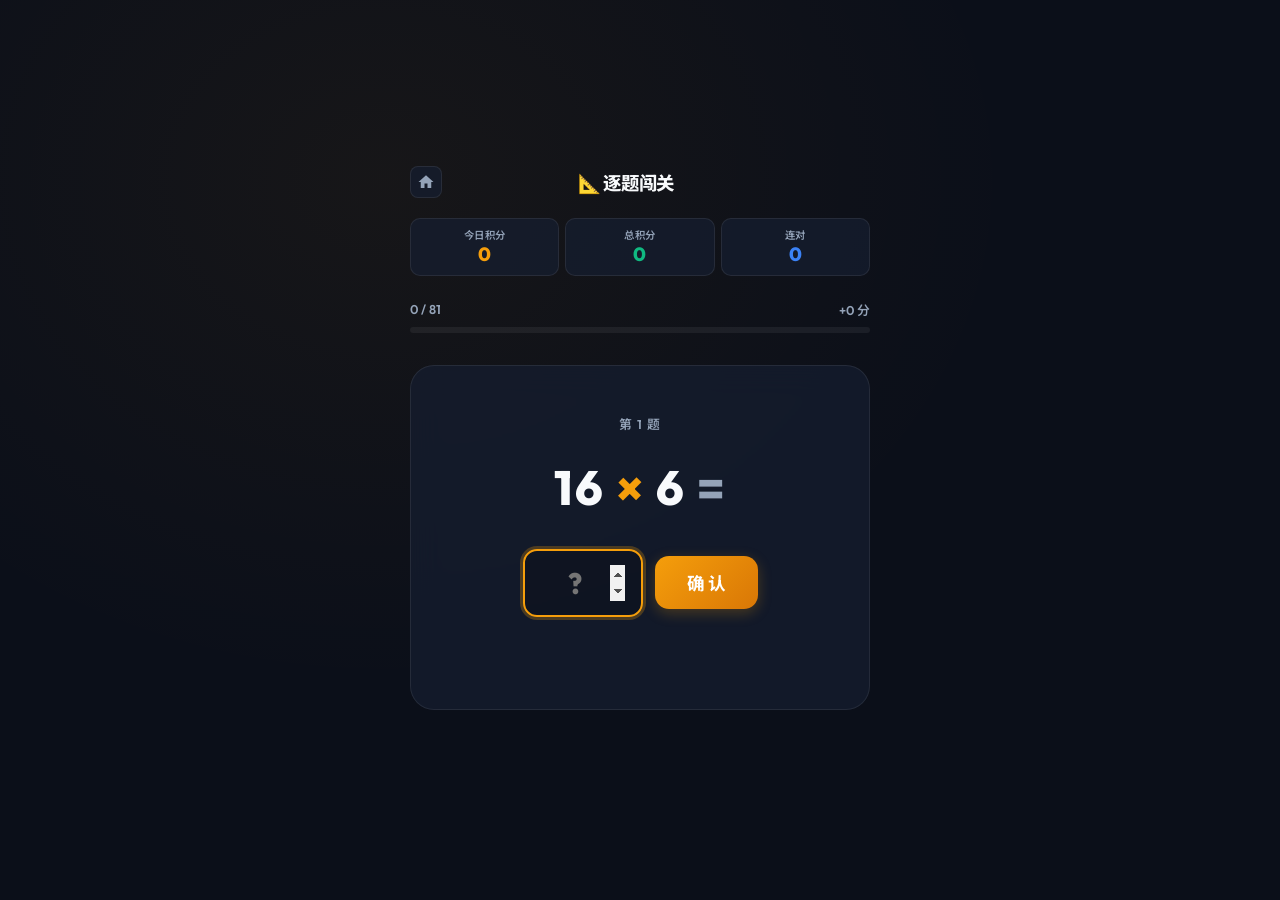
==== 99-quiz.html @ 5415ce03 "init: 数学小工具合集 — 极速24点、大九九乘法表、逐题闯关" ====
<!DOCTYPE html>
<html lang="zh-CN">
<head>
    <meta charset="UTF-8">
    <meta name="viewport" content="width=device-width, initial-scale=1.0, maximum-scale=1.0, user-scalable=no">
    <title>大九九乘法 · 逐题闯关</title>
    <link rel="preconnect" href="https://fonts.googleapis.com">
    <link rel="preconnect" href="https://fonts.gstatic.com" crossorigin>
    <link href="https://fonts.googleapis.com/css2?family=Outfit:wght@300;400;600;800&family=Noto+Sans+SC:wght@400;500;700&display=swap" rel="stylesheet">
    <style>
        :root {
            --bg: #0b0f19;
            --card-bg: rgba(22, 30, 49, 0.7);
            --card-border: rgba(255,255,255,0.08);
            --text: #f8fafc;
            --text-secondary: #94a3b8;
            --accent: #f59e0b;
            --accent-glow: rgba(245,158,11,0.25);
            --success: #10b981;
            --error: #ef4444;
            --font: 'Outfit','Noto Sans SC',sans-serif;
        }
        * { margin: 0; padding: 0; box-sizing: border-box; }
        body {
            font-family: var(--font);
            background: var(--bg);
            background-image: radial-gradient(at 30% 20%, rgba(245,158,11,0.05),transparent 50%);
            min-height: 100vh;
            display: flex;
            flex-direction: column;
            align-items: center;
            justify-content: center;
            color: var(--text);
            padding: 16px;
        }
        .container {
            width: 100%;
            max-width: 460px;
        }

        /* ── 顶部导航 ── */
        .top-bar {
            display: flex;
            justify-content: space-between;
            align-items: center;
            margin-bottom: 20px;
        }
        .back-link {
            color: var(--text-secondary);
            text-decoration: none;
            padding: 6px;
            border: 1px solid var(--card-border);
            border-radius: 8px;
            transition: background 0.2s,color 0.2s;
            background: var(--card-bg);
            display: inline-flex;
            align-items: center;
            justify-content: center;
        }
        .back-link:hover {
            color: var(--text);
            background: rgba(255,255,255,0.08);
        }
        .top-bar h1 {
            font-size: 1.15rem;
            font-weight: 800;
            letter-spacing: -0.3px;
        }

        /* ── 积分栏 ── */
        .score-bar {
            display: flex;
            gap: 6px;
            margin-bottom: 24px;
        }
        .score-item {
            flex: 1;
            background: var(--card-bg);
            border: 1px solid var(--card-border);
            border-radius: 10px;
            padding: 8px 6px;
            text-align: center;
        }
        .score-item .label {
            font-size: 0.65rem;
            color: var(--text-secondary);
            text-transform: uppercase;
            letter-spacing: 0.4px;
            font-weight: 600;
        }
        .score-item .value {
            font-size: 1.2rem;
            font-weight: 800;
            color: var(--accent);
            line-height: 1.3;
        }
        .score-item .value.today { color: var(--accent); }
        .score-item .value.total { color: var(--success); }
        .score-item .value.streak { color: #3b82f6; }

        /* ── 进度条 ── */
        .progress-row {
            display: flex;
            justify-content: space-between;
            align-items: center;
            margin-bottom: 8px;
            font-size: 0.8rem;
            color: var(--text-secondary);
            font-weight: 600;
        }
        .progress-track {
            width: 100%;
            height: 6px;
            background: rgba(255,255,255,0.06);
            border-radius: 10px;
            overflow: hidden;
            margin-bottom: 32px;
        }
        .progress-fill {
            height: 100%;
            width: 0%;
            background: linear-gradient(90deg,var(--accent),#f97316);
            border-radius: 10px;
            transition: width 0.5s cubic-bezier(0.4,0,0.2,1);
            box-shadow: 0 0 10px var(--accent-glow);
        }

        /* ── 题目卡 ── */
        .question-card {
            background: var(--card-bg);
            border: 1px solid var(--card-border);
            border-radius: 24px;
            padding: 48px 32px;
            text-align: center;
            backdrop-filter: blur(16px);
            margin-bottom: 24px;
        }
        .question-label {
            font-size: 0.8rem;
            font-weight: 600;
            color: var(--text-secondary);
            text-transform: uppercase;
            letter-spacing: 1px;
            margin-bottom: 24px;
        }
        .question-formula {
            font-size: 3rem;
            font-weight: 800;
            color: var(--text);
            letter-spacing: 2px;
            margin-bottom: 32px;
        }
        .question-formula .op { color: var(--accent); }
        .question-formula .eq { color: var(--text-secondary); }

        /* ── 输入区 ── */
        .answer-area {
            display: flex;
            gap: 12px;
            justify-content: center;
            align-items: center;
            flex-wrap: wrap;
        }
        .answer-area input {
            width: 120px;
            padding: 14px 16px;
            font-size: 1.8rem;
            font-weight: 800;
            text-align: center;
            font-family: 'Outfit',monospace;
            border: 2px solid var(--card-border);
            border-radius: 14px;
            background: rgba(0,0,0,0.2);
            color: var(--text);
            transition: border-color 0.2s,box-shadow 0.2s;
            outline: none;
        }
        .answer-area input:focus {
            border-color: var(--accent);
            box-shadow: 0 0 0 3px var(--accent-glow);
        }
        .answer-area input.correct {
            border-color: var(--success);
            box-shadow: 0 0 0 3px rgba(16,185,129,0.25);
        }
        .answer-area input.wrong {
            border-color: var(--error);
            box-shadow: 0 0 0 3px rgba(239,68,68,0.25);
            animation: shake 0.4s;
        }
        .btn-submit {
            padding: 14px 32px;
            font-size: 1.1rem;
            font-weight: 700;
            font-family: var(--font);
            border: none;
            border-radius: 14px;
            background: linear-gradient(135deg,#f59e0b,#d97706);
            color: #fff;
            cursor: pointer;
            box-shadow: 0 4px 14px var(--accent-glow);
            transition: transform 0.15s,opacity 0.2s;
        }
        .btn-submit:hover { opacity: 0.9; }
        .btn-submit:active { transform: scale(0.96); }
        .btn-submit:disabled {
            opacity: 0.4;
            cursor: not-allowed;
            transform: none;
        }

        /* ── 反馈消息 ── */
        .feedback {
            text-align: center;
            min-height: 28px;
            margin-top: 16px;
            font-size: 0.9rem;
            font-weight: 600;
            transition: color 0.2s;
        }
        .feedback.correct { color: var(--success); }
        .feedback.wrong { color: var(--error); }

        /* ── 完成页面 ── */
        .complete-screen {
            display: none;
            background: var(--card-bg);
            border: 1px solid var(--card-border);
            border-radius: 24px;
            padding: 48px 32px;
            text-align: center;
            backdrop-filter: blur(16px);
        }
        .complete-screen .big-icon { font-size: 64px; margin-bottom: 16px; }
        .complete-screen h2 { font-size: 1.6rem; font-weight: 800; margin-bottom: 8px; }
        .complete-screen p { color: var(--text-secondary); line-height: 1.6; margin-bottom: 24px; }
        .complete-screen .summary-score {
            font-size: 2.5rem;
            font-weight: 800;
            color: var(--accent);
            margin-bottom: 8px;
        }
        .complete-screen .summary-label {
            font-size: 0.85rem;
            color: var(--text-secondary);
        }
        .btn-restart {
            display: inline-block;
            padding: 14px 40px;
            font-size: 1.05rem;
            font-weight: 700;
            font-family: var(--font);
            border: none;
            border-radius: 14px;
            background: var(--accent);
            color: #fff;
            cursor: pointer;
            box-shadow: 0 4px 14px var(--accent-glow);
            transition: transform 0.15s,opacity 0.2s;
            text-decoration: none;
        }
        .btn-restart:hover { opacity: 0.9; }
        .btn-restart:active { transform: scale(0.96); }

        /* ── Toast ── */
        .toast {
            position: fixed;
            bottom: 32px;
            left: 50%;
            transform: translateX(-50%) translateY(80px);
            background: #1e293b;
            color: #f8fafc;
            padding: 12px 28px;
            border-radius: 12px;
            font-size: 0.95rem;
            font-weight: 600;
            opacity: 0;
            pointer-events: none;
            transition: transform 0.3s,opacity 0.3s;
            z-index: 9999;
            box-shadow: 0 8px 24px rgba(0,0,0,0.4);
            border: 1px solid rgba(255,255,255,0.06);
        }
        .toast.show { transform: translateX(-50%) translateY(0); opacity: 1; }

        /* ── 动画 ── */
        @keyframes shake {
            0%,100% { transform: translateX(0); }
            20% { transform: translateX(-8px); }
            40% { transform: translateX(8px); }
            60% { transform: translateX(-6px); }
            80% { transform: translateX(6px); }
        }
        @keyframes fadeInUp {
            0% { opacity: 0; transform: translateY(20px); }
            100% { opacity: 1; transform: translateY(0); }
        }
        .question-card { animation: fadeInUp 0.4s cubic-bezier(0.34,1.56,0.64,1); }
        .question-correct { animation: shake 0.4s; animation-direction: reverse; }

        /* ── 移动端适配 ── */
        @media (max-width: 480px) {
            .question-card { padding: 32px 20px; }
            .question-formula { font-size: 2.2rem; }
            .score-bar { gap: 4px; }
            .score-item { padding: 6px 4px; }
            .score-item .value { font-size: 1rem; }
        }
    </style>
</head>
<body>
    <div class="container">
        <!-- 顶栏 -->
        <div class="top-bar">
            <a class="back-link" href="index.html"><svg viewBox="0 0 24 24" width="18" height="18" fill="currentColor"><path d="M10 20v-6h4v6h5v-8h3L12 3 2 12h3v8z"/></svg></a>
            <h1>📐 逐题闯关</h1>
            <div style="width:60px"></div>
        </div>

        <!-- 积分栏 -->
        <div class="score-bar">
            <div class="score-item">
                <div class="label">今日积分</div>
                <div class="value today" id="quizScoreToday">0</div>
            </div>
            <div class="score-item">
                <div class="label">总积分</div>
                <div class="value total" id="quizScoreTotal">0</div>
            </div>
            <div class="score-item">
                <div class="label">连对</div>
                <div class="value streak" id="quizStreak">0</div>
            </div>
        </div>

        <!-- 进度 -->
        <div class="progress-row">
            <span id="progress-text">0 / 81</span>
            <span id="earned-text">+0 分</span>
        </div>
        <div class="progress-track">
            <div class="progress-fill" id="progressFill"></div>
        </div>

        <!-- 题目区 -->
        <div class="question-card" id="questionCard">
            <div class="question-label" id="questionLabel">第 1 题</div>
            <div class="question-formula" id="questionFormula">
                <span id="qNum1">14</span>
                <span class="op">×</span>
                <span id="qNum2">7</span>
                <span class="eq">=</span>
                <span id="qAnswer" style="display:none">?</span>
            </div>
            <div class="answer-area">
                <input type="number" id="answerInput" placeholder="?" autocomplete="off" inputmode="numeric">
                <button class="btn-submit" id="submitBtn">确 认</button>
            </div>
            <div class="feedback" id="feedback"></div>
        </div>

        <!-- 完成页 -->
        <div class="complete-screen" id="completeScreen">
            <div class="big-icon">🎉</div>
            <h2>全部完成！</h2>
            <p>你完成了全部 81 道大九九乘法题</p>
            <div class="summary-score" id="finalScore">0</div>
            <div class="summary-label">本局获得积分</div>
            <div style="margin-top:24px">
                <button class="btn-restart" onclick="restartQuiz()">🔄 再来一轮</button>
            </div>
        </div>
    </div>

    <div class="toast" id="toast"></div>

    <script>
        // ─── 积分系统 ───
        const QUIZ_SCORE = { scoreToday: 0, scoreTotal: 0, streak: 0 };
        let sessionEarned = 0;

        function getDateString() {
            const d = new Date();
            return `${d.getFullYear()}-${String(d.getMonth()+1).padStart(2,'0')}-${String(d.getDate()).padStart(2,'0')}`;
        }

        function saveQuizScore() {
            const todayStr = getDateString();
            let data = { scoreTotal: 0, streak: 0, dailyScores: {} };
            try {
                const raw = localStorage.getItem('math99_save');
                if (raw) { const p = JSON.parse(raw); data.dailyScores = p.dailyScores || {}; }
            } catch(e) {}
            data.scoreTotal = QUIZ_SCORE.scoreTotal;
            data.streak = QUIZ_SCORE.streak;
            data.dailyScores[todayStr] = QUIZ_SCORE.scoreToday;
            localStorage.setItem('math99_save', JSON.stringify(data));
        }

        function loadQuizScore() {
            try {
                const raw = localStorage.getItem('math99_save');
                if (raw) {
                    const data = JSON.parse(raw);
                    QUIZ_SCORE.scoreTotal = data.scoreTotal || 0;
                    QUIZ_SCORE.streak = data.streak || 0;
                    const todayStr = getDateString();
                    const daily = data.dailyScores || {};
                    QUIZ_SCORE.scoreToday = daily[todayStr] || 0;
                }
            } catch(e) {}
            updateScoreUI();
        }

        function updateScoreUI() {
            document.getElementById('quizScoreToday').textContent = QUIZ_SCORE.scoreToday;
            document.getElementById('quizScoreTotal').textContent = QUIZ_SCORE.scoreTotal;
            document.getElementById('quizStreak').textContent = QUIZ_SCORE.streak;
            document.getElementById('earned-text').textContent = '+' + sessionEarned + ' 分';
        }

        function showToast(msg) {
            const t = document.getElementById('toast');
            t.textContent = msg;
            t.classList.add('show');
            clearTimeout(t._tid);
            t._tid = setTimeout(() => t.classList.remove('show'), 1800);
        }

        // ─── 题目逻辑 ───
        function generateAllQuestions() {
            const all = [];
            for (let r = 11; r <= 19; r++)
                for (let c = 1; c <= 9; c++)
                    all.push({ row: r, col: c, answer: r * c });
            return all;
        }

        function shuffle(arr) {
            const a = arr.slice();
            for (let i = a.length - 1; i > 0; i--) {
                const j = Math.floor(Math.random() * (i + 1));
                [a[i], a[j]] = [a[j], a[i]];
            }
            return a;
        }

        let questions = [];
        let currentIndex = 0;
        let isAnswered = false;

        function startQuiz() {
            questions = shuffle(generateAllQuestions());
            currentIndex = 0;
            sessionEarned = 0;
            document.getElementById('questionCard').style.display = 'block';
            document.getElementById('completeScreen').style.display = 'none';
            document.getElementById('submitBtn').disabled = false;
            loadQuestion();
        }

        function loadQuestion() {
            if (currentIndex >= questions.length) {
                showComplete();
                return;
            }
            isAnswered = false;
            const q = questions[currentIndex];
            document.getElementById('qNum1').textContent = q.row;
            document.getElementById('qNum2').textContent = q.col;
            document.getElementById('questionLabel').textContent = '第 ' + (currentIndex + 1) + ' 题';
            document.getElementById('progress-text').textContent = (currentIndex) + ' / ' + questions.length;

            const pct = (currentIndex / questions.length) * 100;
            document.getElementById('progressFill').style.width = pct + '%';

            const input = document.getElementById('answerInput');
            input.value = '';
            input.className = '';
            input.disabled = false;
            input.focus();

            document.getElementById('feedback').textContent = '';
            document.getElementById('feedback').className = 'feedback';
            document.getElementById('submitBtn').disabled = false;
            document.getElementById('submitBtn').textContent = '确 认';

            // 重新触发动画
            const card = document.getElementById('questionCard');
            card.style.animation = 'none';
            void card.offsetHeight;
            card.style.animation = 'fadeInUp 0.4s cubic-bezier(0.34,1.56,0.64,1)';

            updateScoreUI();
        }

        function checkAnswer() {
            if (isAnswered) return;
            const input = document.getElementById('answerInput');
            const userVal = parseInt(input.value, 10);
            const q = questions[currentIndex];
            const feedback = document.getElementById('feedback');

            if (isNaN(userVal)) {
                feedback.textContent = '请输入一个数字';
                feedback.className = 'feedback wrong';
                input.focus();
                return;
            }

            if (userVal === q.answer) {
                // 正确！
                isAnswered = true;
                input.className = 'correct';
                input.disabled = true;
                document.getElementById('submitBtn').disabled = true;
                feedback.textContent = '✅ 正确！' + q.row + ' × ' + q.col + ' = ' + q.answer;
                feedback.className = 'feedback correct';

                // 积分计算
                const POINTS = 5;
                QUIZ_SCORE.scoreToday += POINTS;
                QUIZ_SCORE.scoreTotal += POINTS;
                QUIZ_SCORE.streak++;
                sessionEarned += POINTS;
                saveQuizScore();
                updateScoreUI();

                showToast('🎉 +' + POINTS + ' 分！');

                // 自动进入下一题
                setTimeout(() => {
                    currentIndex++;
                    loadQuestion();
                }, 800);
            } else {
                // 错误
                input.className = 'wrong';
                QUIZ_SCORE.streak = 0;
                updateScoreUI();
                feedback.textContent = '❌ 不对哦，再想想！';
                feedback.className = 'feedback wrong';
                input.focus();
                input.select();
                // 0.5秒后清除错误状态
                setTimeout(() => {
                    input.className = '';
                }, 500);
            }
        }

        function showComplete() {
            document.getElementById('questionCard').style.display = 'none';
            document.getElementById('completeScreen').style.display = 'block';
            document.getElementById('finalScore').textContent = '+' + sessionEarned;
            document.getElementById('progressFill').style.width = '100%';
            document.getElementById('progress-text').textContent = '81 / 81';

            showToast('🏆 全部通关！获得 +' + sessionEarned + ' 分');
        }

        function restartQuiz() {
            startQuiz();
        }

        // ─── 键盘事件 ───
        document.getElementById('answerInput').addEventListener('keydown', function(e) {
            if (e.key === 'Enter') {
                e.preventDefault();
                checkAnswer();
            }
        });
        document.getElementById('submitBtn').addEventListener('click', checkAnswer);

        // ─── 启动 ───
        loadQuizScore();
        startQuiz();
    </script>
</body>
</html>
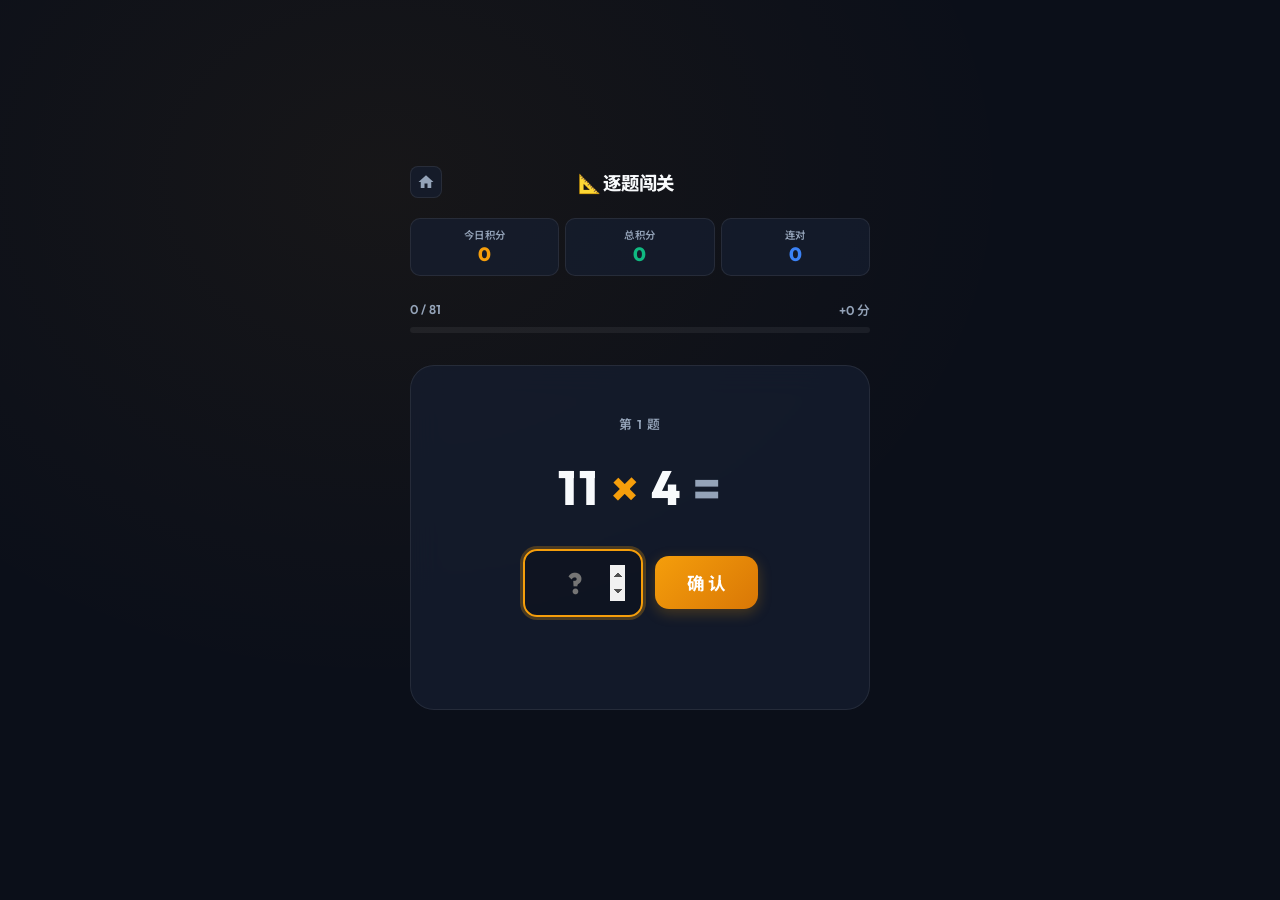
==== commit a20409ff: "feat: 积分系统完善 — 每日200分上限、难度阶梯2-10分、首页积分展示" ====
--- a/99-quiz.html
+++ b/99-quiz.html
@@ -1,580 +1,590 @@
-<!DOCTYPE html>
-<html lang="zh-CN">
-<head>
-    <meta charset="UTF-8">
-    <meta name="viewport" content="width=device-width, initial-scale=1.0, maximum-scale=1.0, user-scalable=no">
-    <title>大九九乘法 · 逐题闯关</title>
-    <link rel="preconnect" href="https://fonts.googleapis.com">
-    <link rel="preconnect" href="https://fonts.gstatic.com" crossorigin>
-    <link href="https://fonts.googleapis.com/css2?family=Outfit:wght@300;400;600;800&family=Noto+Sans+SC:wght@400;500;700&display=swap" rel="stylesheet">
-    <style>
-        :root {
-            --bg: #0b0f19;
-            --card-bg: rgba(22, 30, 49, 0.7);
-            --card-border: rgba(255,255,255,0.08);
-            --text: #f8fafc;
-            --text-secondary: #94a3b8;
-            --accent: #f59e0b;
-            --accent-glow: rgba(245,158,11,0.25);
-            --success: #10b981;
-            --error: #ef4444;
-            --font: 'Outfit','Noto Sans SC',sans-serif;
-        }
-        * { margin: 0; padding: 0; box-sizing: border-box; }
-        body {
-            font-family: var(--font);
-            background: var(--bg);
-            background-image: radial-gradient(at 30% 20%, rgba(245,158,11,0.05),transparent 50%);
-            min-height: 100vh;
-            display: flex;
-            flex-direction: column;
-            align-items: center;
-            justify-content: center;
-            color: var(--text);
-            padding: 16px;
-        }
-        .container {
-            width: 100%;
-            max-width: 460px;
-        }
+<!DOCTYPE html>
+<html lang="zh-CN">
+<head>
+    <meta charset="UTF-8">
+    <meta name="viewport" content="width=device-width, initial-scale=1.0, maximum-scale=1.0, user-scalable=no">
+    <title>大九九乘法 · 逐题闯关</title>
+    <link rel="preconnect" href="https://fonts.googleapis.com">
+    <link rel="preconnect" href="https://fonts.gstatic.com" crossorigin>
+    <link href="https://fonts.googleapis.com/css2?family=Outfit:wght@300;400;600;800&family=Noto+Sans+SC:wght@400;500;700&display=swap" rel="stylesheet">
+    <style>
+        :root {
+            --bg: #0b0f19;
+            --card-bg: rgba(22, 30, 49, 0.7);
+            --card-border: rgba(255,255,255,0.08);
+            --text: #f8fafc;
+            --text-secondary: #94a3b8;
+            --accent: #f59e0b;
+            --accent-glow: rgba(245,158,11,0.25);
+            --success: #10b981;
+            --error: #ef4444;
+            --font: 'Outfit','Noto Sans SC',sans-serif;
+        }
+        * { margin: 0; padding: 0; box-sizing: border-box; }
+        body {
+            font-family: var(--font);
+            background: var(--bg);
+            background-image: radial-gradient(at 30% 20%, rgba(245,158,11,0.05),transparent 50%);
+            min-height: 100vh;
+            display: flex;
+            flex-direction: column;
+            align-items: center;
+            justify-content: center;
+            color: var(--text);
+            padding: 16px;
+        }
+        .container {
+            width: 100%;
+            max-width: 460px;
+        }
+
+        /* ── 顶部导航 ── */
+        .top-bar {
+            display: flex;
+            justify-content: space-between;
+            align-items: center;
+            margin-bottom: 20px;
+        }
+        .back-link {
+            color: var(--text-secondary);
+            text-decoration: none;
+            padding: 6px;
+            border: 1px solid var(--card-border);
+            border-radius: 8px;
+            transition: background 0.2s,color 0.2s;
+            background: var(--card-bg);
+            display: inline-flex;
+            align-items: center;
+            justify-content: center;
+        }
+        .back-link:hover {
+            color: var(--text);
+            background: rgba(255,255,255,0.08);
+        }
+        .top-bar h1 {
+            font-size: 1.15rem;
+            font-weight: 800;
+            letter-spacing: -0.3px;
+        }
+
+        /* ── 积分栏 ── */
+        .score-bar {
+            display: flex;
+            gap: 6px;
+            margin-bottom: 24px;
+        }
+        .score-item {
+            flex: 1;
+            background: var(--card-bg);
+            border: 1px solid var(--card-border);
+            border-radius: 10px;
+            padding: 8px 6px;
+            text-align: center;
+        }
+        .score-item .label {
+            font-size: 0.65rem;
+            color: var(--text-secondary);
+            text-transform: uppercase;
+            letter-spacing: 0.4px;
+            font-weight: 600;
+        }
+        .score-item .value {
+            font-size: 1.2rem;
+            font-weight: 800;
+            color: var(--accent);
+            line-height: 1.3;
+        }
+        .score-item .value.today { color: var(--accent); }
+        .score-item .value.total { color: var(--success); }
+        .score-item .value.streak { color: #3b82f6; }
+
+        /* ── 进度条 ── */
+        .progress-row {
+            display: flex;
+            justify-content: space-between;
+            align-items: center;
+            margin-bottom: 8px;
+            font-size: 0.8rem;
+            color: var(--text-secondary);
+            font-weight: 600;
+        }
+        .progress-track {
+            width: 100%;
+            height: 6px;
+            background: rgba(255,255,255,0.06);
+            border-radius: 10px;
+            overflow: hidden;
+            margin-bottom: 32px;
+        }
+        .progress-fill {
+            height: 100%;
+            width: 0%;
+            background: linear-gradient(90deg,var(--accent),#f97316);
+            border-radius: 10px;
+            transition: width 0.5s cubic-bezier(0.4,0,0.2,1);
+            box-shadow: 0 0 10px var(--accent-glow);
+        }
+
+        /* ── 题目卡 ── */
+        .question-card {
+            background: var(--card-bg);
+            border: 1px solid var(--card-border);
+            border-radius: 24px;
+            padding: 48px 32px;
+            text-align: center;
+            backdrop-filter: blur(16px);
+            margin-bottom: 24px;
+        }
+        .question-label {
+            font-size: 0.8rem;
+            font-weight: 600;
+            color: var(--text-secondary);
+            text-transform: uppercase;
+            letter-spacing: 1px;
+            margin-bottom: 24px;
+        }
+        .question-formula {
+            font-size: 3rem;
+            font-weight: 800;
+            color: var(--text);
+            letter-spacing: 2px;
+            margin-bottom: 32px;
+        }
+        .question-formula .op { color: var(--accent); }
+        .question-formula .eq { color: var(--text-secondary); }
+
+        /* ── 输入区 ── */
+        .answer-area {
+            display: flex;
+            gap: 12px;
+            justify-content: center;
+            align-items: center;
+            flex-wrap: wrap;
+        }
+        .answer-area input {
+            width: 120px;
+            padding: 14px 16px;
+            font-size: 1.8rem;
+            font-weight: 800;
+            text-align: center;
+            font-family: 'Outfit',monospace;
+            border: 2px solid var(--card-border);
+            border-radius: 14px;
+            background: rgba(0,0,0,0.2);
+            color: var(--text);
+            transition: border-color 0.2s,box-shadow 0.2s;
+            outline: none;
+        }
+        .answer-area input:focus {
+            border-color: var(--accent);
+            box-shadow: 0 0 0 3px var(--accent-glow);
+        }
+        .answer-area input.correct {
+            border-color: var(--success);
+            box-shadow: 0 0 0 3px rgba(16,185,129,0.25);
+        }
+        .answer-area input.wrong {
+            border-color: var(--error);
+            box-shadow: 0 0 0 3px rgba(239,68,68,0.25);
+            animation: shake 0.4s;
+        }
+        .btn-submit {
+            padding: 14px 32px;
+            font-size: 1.1rem;
+            font-weight: 700;
+            font-family: var(--font);
+            border: none;
+            border-radius: 14px;
+            background: linear-gradient(135deg,#f59e0b,#d97706);
+            color: #fff;
+            cursor: pointer;
+            box-shadow: 0 4px 14px var(--accent-glow);
+            transition: transform 0.15s,opacity 0.2s;
+        }
+        .btn-submit:hover { opacity: 0.9; }
+        .btn-submit:active { transform: scale(0.96); }
+        .btn-submit:disabled {
+            opacity: 0.4;
+            cursor: not-allowed;
+            transform: none;
+        }
+
+        /* ── 反馈消息 ── */
+        .feedback {
+            text-align: center;
+            min-height: 28px;
+            margin-top: 16px;
+            font-size: 0.9rem;
+            font-weight: 600;
+            transition: color 0.2s;
+        }
+        .feedback.correct { color: var(--success); }
+        .feedback.wrong { color: var(--error); }
+
+        /* ── 完成页面 ── */
+        .complete-screen {
+            display: none;
+            background: var(--card-bg);
+            border: 1px solid var(--card-border);
+            border-radius: 24px;
+            padding: 48px 32px;
+            text-align: center;
+            backdrop-filter: blur(16px);
+        }
+        .complete-screen .big-icon { font-size: 64px; margin-bottom: 16px; }
+        .complete-screen h2 { font-size: 1.6rem; font-weight: 800; margin-bottom: 8px; }
+        .complete-screen p { color: var(--text-secondary); line-height: 1.6; margin-bottom: 24px; }
+        .complete-screen .summary-score {
+            font-size: 2.5rem;
+            font-weight: 800;
+            color: var(--accent);
+            margin-bottom: 8px;
+        }
+        .complete-screen .summary-label {
+            font-size: 0.85rem;
+            color: var(--text-secondary);
+        }
+        .btn-restart {
+            display: inline-block;
+            padding: 14px 40px;
+            font-size: 1.05rem;
+            font-weight: 700;
+            font-family: var(--font);
+            border: none;
+            border-radius: 14px;
+            background: var(--accent);
+            color: #fff;
+            cursor: pointer;
+            box-shadow: 0 4px 14px var(--accent-glow);
+            transition: transform 0.15s,opacity 0.2s;
+            text-decoration: none;
+        }
+        .btn-restart:hover { opacity: 0.9; }
+        .btn-restart:active { transform: scale(0.96); }
+
+        /* ── Toast ── */
+        .toast {
+            position: fixed;
+            bottom: 32px;
+            left: 50%;
+            transform: translateX(-50%) translateY(80px);
+            background: #1e293b;
+            color: #f8fafc;
+            padding: 12px 28px;
+            border-radius: 12px;
+            font-size: 0.95rem;
+            font-weight: 600;
+            opacity: 0;
+            pointer-events: none;
+            transition: transform 0.3s,opacity 0.3s;
+            z-index: 9999;
+            box-shadow: 0 8px 24px rgba(0,0,0,0.4);
+            border: 1px solid rgba(255,255,255,0.06);
+        }
+        .toast.show { transform: translateX(-50%) translateY(0); opacity: 1; }
+
+        /* ── 动画 ── */
+        @keyframes shake {
+            0%,100% { transform: translateX(0); }
+            20% { transform: translateX(-8px); }
+            40% { transform: translateX(8px); }
+            60% { transform: translateX(-6px); }
+            80% { transform: translateX(6px); }
+        }
+        @keyframes fadeInUp {
+            0% { opacity: 0; transform: translateY(20px); }
+            100% { opacity: 1; transform: translateY(0); }
+        }
+        .question-card { animation: fadeInUp 0.4s cubic-bezier(0.34,1.56,0.64,1); }
+        .question-correct { animation: shake 0.4s; animation-direction: reverse; }
+
+        /* ── 移动端适配 ── */
+        @media (max-width: 480px) {
+            .question-card { padding: 32px 20px; }
+            .question-formula { font-size: 2.2rem; }
+            .score-bar { gap: 4px; }
+            .score-item { padding: 6px 4px; }
+            .score-item .value { font-size: 1rem; }
+        }
+    </style>
+</head>
+<body>
+    <div class="container">
+        <!-- 顶栏 -->
+        <div class="top-bar">
+            <a class="back-link" href="index.html"><svg viewBox="0 0 24 24" width="18" height="18" fill="currentColor"><path d="M10 20v-6h4v6h5v-8h3L12 3 2 12h3v8z"/></svg></a>
+            <h1>📐 逐题闯关</h1>
+            <div style="width:60px"></div>
+        </div>
+
+        <!-- 积分栏 -->
+        <div class="score-bar">
+            <div class="score-item">
+                <div class="label">今日积分</div>
+                <div class="value today" id="quizScoreToday">0</div>
+            </div>
+            <div class="score-item">
+                <div class="label">总积分</div>
+                <div class="value total" id="quizScoreTotal">0</div>
+            </div>
+            <div class="score-item">
+                <div class="label">连对</div>
+                <div class="value streak" id="quizStreak">0</div>
+            </div>
+        </div>
+
+        <!-- 进度 -->
+        <div class="progress-row">
+            <span id="progress-text">0 / 81</span>
+            <span id="earned-text">+0 分</span>
+        </div>
+        <div class="progress-track">
+            <div class="progress-fill" id="progressFill"></div>
+        </div>
+
+        <!-- 题目区 -->
+        <div class="question-card" id="questionCard">
+            <div class="question-label" id="questionLabel">第 1 题</div>
+            <div class="question-formula" id="questionFormula">
+                <span id="qNum1">14</span>
+                <span class="op">×</span>
+                <span id="qNum2">7</span>
+                <span class="eq">=</span>
+                <span id="qAnswer" style="display:none">?</span>
+            </div>
+            <div class="answer-area">
+                <input type="number" id="answerInput" placeholder="?" autocomplete="off" inputmode="numeric">
+                <button class="btn-submit" id="submitBtn">确 认</button>
+            </div>
+            <div class="feedback" id="feedback"></div>
+        </div>
+
+        <!-- 完成页 -->
+        <div class="complete-screen" id="completeScreen">
+            <div class="big-icon">🎉</div>
+            <h2>全部完成！</h2>
+            <p>你完成了全部 81 道大九九乘法题</p>
+            <div class="summary-score" id="finalScore">0</div>
+            <div class="summary-label">本局获得积分</div>
+            <div style="margin-top:24px">
+                <button class="btn-restart" onclick="restartQuiz()">🔄 再来一轮</button>
+            </div>
+        </div>
+    </div>
+
+    <div class="toast" id="toast"></div>
+
+    <script>
+        // ─── 积分系统 ───
+        const QUIZ_SCORE = { scoreToday: 0, scoreTotal: 0, streak: 0 };
+        let sessionEarned = 0;
+
+        function getDateString() {
+            const d = new Date();
+            return `${d.getFullYear()}-${String(d.getMonth()+1).padStart(2,'0')}-${String(d.getDate()).padStart(2,'0')}`;
+        }
+
+        function saveQuizScore() {
+            const todayStr = getDateString();
+            let data = { scoreTotal: 0, streak: 0, dailyScores: {} };
+            try {
+                const raw = localStorage.getItem('math99_save');
+                if (raw) { const p = JSON.parse(raw); data.dailyScores = p.dailyScores || {}; }
+            } catch(e) {}
+            data.scoreTotal = QUIZ_SCORE.scoreTotal;
+            data.streak = QUIZ_SCORE.streak;
+            data.dailyScores[todayStr] = QUIZ_SCORE.scoreToday;
+            localStorage.setItem('math99_save', JSON.stringify(data));
+        }
+
+        function loadQuizScore() {
+            try {
+                const raw = localStorage.getItem('math99_save');
+                if (raw) {
+                    const data = JSON.parse(raw);
+                    QUIZ_SCORE.scoreTotal = data.scoreTotal || 0;
+                    QUIZ_SCORE.streak = data.streak || 0;
+                    const todayStr = getDateString();
+                    const daily = data.dailyScores || {};
+                    QUIZ_SCORE.scoreToday = daily[todayStr] || 0;
+                }
+            } catch(e) {}
+            updateScoreUI();
+        }
+
+        function updateScoreUI() {
+            document.getElementById('quizScoreToday').textContent = QUIZ_SCORE.scoreToday;
+            document.getElementById('quizScoreTotal').textContent = QUIZ_SCORE.scoreTotal;
+            document.getElementById('quizStreak').textContent = QUIZ_SCORE.streak;
+            document.getElementById('earned-text').textContent = '+' + sessionEarned + ' 分';
+        }
+
+        function showToast(msg) {
+            const t = document.getElementById('toast');
+            t.textContent = msg;
+            t.classList.add('show');
+            clearTimeout(t._tid);
+            t._tid = setTimeout(() => t.classList.remove('show'), 1800);
+        }
+
+        // ─── 题目逻辑 ───
+        function generateAllQuestions() {
+            const all = [];
+            for (let r = 11; r <= 19; r++)
+                for (let c = 1; c <= 9; c++)
+                    all.push({ row: r, col: c, answer: r * c });
+            return all;
+        }
+
+        function shuffle(arr) {
+            const a = arr.slice();
+            for (let i = a.length - 1; i > 0; i--) {
+                const j = Math.floor(Math.random() * (i + 1));
+                [a[i], a[j]] = [a[j], a[i]];
+            }
+            return a;
+        }
+
+        let questions = [];
+        let currentIndex = 0;
+        let isAnswered = false;
+
+        function startQuiz() {
+            questions = shuffle(generateAllQuestions());
+            currentIndex = 0;
+            sessionEarned = 0;
+            document.getElementById('questionCard').style.display = 'block';
+            document.getElementById('completeScreen').style.display = 'none';
+            document.getElementById('submitBtn').disabled = false;
+            loadQuestion();
+        }
+
+        function loadQuestion() {
+            if (currentIndex >= questions.length) {
+                showComplete();
+                return;
+            }
+            isAnswered = false;
+            const q = questions[currentIndex];
+            document.getElementById('qNum1').textContent = q.row;
+            document.getElementById('qNum2').textContent = q.col;
+            document.getElementById('questionLabel').textContent = '第 ' + (currentIndex + 1) + ' 题';
+            document.getElementById('progress-text').textContent = (currentIndex) + ' / ' + questions.length;
+
+            const pct = (currentIndex / questions.length) * 100;
+            document.getElementById('progressFill').style.width = pct + '%';
+
+            const input = document.getElementById('answerInput');
+            input.value = '';
+            input.className = '';
+            input.disabled = false;
+            input.focus();
+
+            document.getElementById('feedback').textContent = '';
+            document.getElementById('feedback').className = 'feedback';
+            document.getElementById('submitBtn').disabled = false;
+            document.getElementById('submitBtn').textContent = '确 认';
+
+            // 重新触发动画
+            const card = document.getElementById('questionCard');
+            card.style.animation = 'none';
+            void card.offsetHeight;
+            card.style.animation = 'fadeInUp 0.4s cubic-bezier(0.34,1.56,0.64,1)';
+
+            updateScoreUI();
+        }
+
+        function checkAnswer() {
+            if (isAnswered) return;
+            const input = document.getElementById('answerInput');
+            const userVal = parseInt(input.value, 10);
+            const q = questions[currentIndex];
+            const feedback = document.getElementById('feedback');
+
+            if (isNaN(userVal)) {
+                feedback.textContent = '请输入一个数字';
+                feedback.className = 'feedback wrong';
+                input.focus();
+                return;
+            }
+
+            if (userVal === q.answer) {
+                // 正确！
+                isAnswered = true;
+                input.className = 'correct';
+                input.disabled = true;
+                document.getElementById('submitBtn').disabled = true;
+                const POINTS = Math.min(10, Math.max(2, Math.floor((q.row + q.col) / 2) - 4));
 
-        /* ── 顶部导航 ── */
-        .top-bar {
-            display: flex;
-            justify-content: space-between;
-            align-items: center;
-            margin-bottom: 20px;
-        }
-        .back-link {
-            color: var(--text-secondary);
-            text-decoration: none;
-            padding: 6px;
-            border: 1px solid var(--card-border);
-            border-radius: 8px;
-            transition: background 0.2s,color 0.2s;
-            background: var(--card-bg);
-            display: inline-flex;
-            align-items: center;
-            justify-content: center;
-        }
-        .back-link:hover {
-            color: var(--text);
-            background: rgba(255,255,255,0.08);
-        }
-        .top-bar h1 {
-            font-size: 1.15rem;
-            font-weight: 800;
-            letter-spacing: -0.3px;
-        }
+                // 每日积分上限 200 分
+                const DAILY_MAX = 200;
+                const room = Math.max(0, DAILY_MAX - QUIZ_SCORE.scoreToday);
+                const actualPts = Math.min(POINTS, room);
 
-        /* ── 积分栏 ── */
-        .score-bar {
-            display: flex;
-            gap: 6px;
-            margin-bottom: 24px;
-        }
-        .score-item {
-            flex: 1;
-            background: var(--card-bg);
-            border: 1px solid var(--card-border);
-            border-radius: 10px;
-            padding: 8px 6px;
-            text-align: center;
-        }
-        .score-item .label {
-            font-size: 0.65rem;
-            color: var(--text-secondary);
-            text-transform: uppercase;
-            letter-spacing: 0.4px;
-            font-weight: 600;
-        }
-        .score-item .value {
-            font-size: 1.2rem;
-            font-weight: 800;
-            color: var(--accent);
-            line-height: 1.3;
-        }
-        .score-item .value.today { color: var(--accent); }
-        .score-item .value.total { color: var(--success); }
-        .score-item .value.streak { color: #3b82f6; }
-
-        /* ── 进度条 ── */
-        .progress-row {
-            display: flex;
-            justify-content: space-between;
-            align-items: center;
-            margin-bottom: 8px;
-            font-size: 0.8rem;
-            color: var(--text-secondary);
-            font-weight: 600;
-        }
-        .progress-track {
-            width: 100%;
-            height: 6px;
-            background: rgba(255,255,255,0.06);
-            border-radius: 10px;
-            overflow: hidden;
-            margin-bottom: 32px;
-        }
-        .progress-fill {
-            height: 100%;
-            width: 0%;
-            background: linear-gradient(90deg,var(--accent),#f97316);
-            border-radius: 10px;
-            transition: width 0.5s cubic-bezier(0.4,0,0.2,1);
-            box-shadow: 0 0 10px var(--accent-glow);
-        }
-
-        /* ── 题目卡 ── */
-        .question-card {
-            background: var(--card-bg);
-            border: 1px solid var(--card-border);
-            border-radius: 24px;
-            padding: 48px 32px;
-            text-align: center;
-            backdrop-filter: blur(16px);
-            margin-bottom: 24px;
-        }
-        .question-label {
-            font-size: 0.8rem;
-            font-weight: 600;
-            color: var(--text-secondary);
-            text-transform: uppercase;
-            letter-spacing: 1px;
-            margin-bottom: 24px;
-        }
-        .question-formula {
-            font-size: 3rem;
-            font-weight: 800;
-            color: var(--text);
-            letter-spacing: 2px;
-            margin-bottom: 32px;
-        }
-        .question-formula .op { color: var(--accent); }
-        .question-formula .eq { color: var(--text-secondary); }
-
-        /* ── 输入区 ── */
-        .answer-area {
-            display: flex;
-            gap: 12px;
-            justify-content: center;
-            align-items: center;
-            flex-wrap: wrap;
-        }
-        .answer-area input {
-            width: 120px;
-            padding: 14px 16px;
-            font-size: 1.8rem;
-            font-weight: 800;
-            text-align: center;
-            font-family: 'Outfit',monospace;
-            border: 2px solid var(--card-border);
-            border-radius: 14px;
-            background: rgba(0,0,0,0.2);
-            color: var(--text);
-            transition: border-color 0.2s,box-shadow 0.2s;
-            outline: none;
-        }
-        .answer-area input:focus {
-            border-color: var(--accent);
-            box-shadow: 0 0 0 3px var(--accent-glow);
-        }
-        .answer-area input.correct {
-            border-color: var(--success);
-            box-shadow: 0 0 0 3px rgba(16,185,129,0.25);
-        }
-        .answer-area input.wrong {
-            border-color: var(--error);
-            box-shadow: 0 0 0 3px rgba(239,68,68,0.25);
-            animation: shake 0.4s;
-        }
-        .btn-submit {
-            padding: 14px 32px;
-            font-size: 1.1rem;
-            font-weight: 700;
-            font-family: var(--font);
-            border: none;
-            border-radius: 14px;
-            background: linear-gradient(135deg,#f59e0b,#d97706);
-            color: #fff;
-            cursor: pointer;
-            box-shadow: 0 4px 14px var(--accent-glow);
-            transition: transform 0.15s,opacity 0.2s;
-        }
-        .btn-submit:hover { opacity: 0.9; }
-        .btn-submit:active { transform: scale(0.96); }
-        .btn-submit:disabled {
-            opacity: 0.4;
-            cursor: not-allowed;
-            transform: none;
-        }
-
-        /* ── 反馈消息 ── */
-        .feedback {
-            text-align: center;
-            min-height: 28px;
-            margin-top: 16px;
-            font-size: 0.9rem;
-            font-weight: 600;
-            transition: color 0.2s;
-        }
-        .feedback.correct { color: var(--success); }
-        .feedback.wrong { color: var(--error); }
-
-        /* ── 完成页面 ── */
-        .complete-screen {
-            display: none;
-            background: var(--card-bg);
-            border: 1px solid var(--card-border);
-            border-radius: 24px;
-            padding: 48px 32px;
-            text-align: center;
-            backdrop-filter: blur(16px);
-        }
-        .complete-screen .big-icon { font-size: 64px; margin-bottom: 16px; }
-        .complete-screen h2 { font-size: 1.6rem; font-weight: 800; margin-bottom: 8px; }
-        .complete-screen p { color: var(--text-secondary); line-height: 1.6; margin-bottom: 24px; }
-        .complete-screen .summary-score {
-            font-size: 2.5rem;
-            font-weight: 800;
-            color: var(--accent);
-            margin-bottom: 8px;
-        }
-        .complete-screen .summary-label {
-            font-size: 0.85rem;
-            color: var(--text-secondary);
-        }
-        .btn-restart {
-            display: inline-block;
-            padding: 14px 40px;
-            font-size: 1.05rem;
-            font-weight: 700;
-            font-family: var(--font);
-            border: none;
-            border-radius: 14px;
-            background: var(--accent);
-            color: #fff;
-            cursor: pointer;
-            box-shadow: 0 4px 14px var(--accent-glow);
-            transition: transform 0.15s,opacity 0.2s;
-            text-decoration: none;
-        }
-        .btn-restart:hover { opacity: 0.9; }
-        .btn-restart:active { transform: scale(0.96); }
-
-        /* ── Toast ── */
-        .toast {
-            position: fixed;
-            bottom: 32px;
-            left: 50%;
-            transform: translateX(-50%) translateY(80px);
-            background: #1e293b;
-            color: #f8fafc;
-            padding: 12px 28px;
-            border-radius: 12px;
-            font-size: 0.95rem;
-            font-weight: 600;
-            opacity: 0;
-            pointer-events: none;
-            transition: transform 0.3s,opacity 0.3s;
-            z-index: 9999;
-            box-shadow: 0 8px 24px rgba(0,0,0,0.4);
-            border: 1px solid rgba(255,255,255,0.06);
-        }
-        .toast.show { transform: translateX(-50%) translateY(0); opacity: 1; }
-
-        /* ── 动画 ── */
-        @keyframes shake {
-            0%,100% { transform: translateX(0); }
-            20% { transform: translateX(-8px); }
-            40% { transform: translateX(8px); }
-            60% { transform: translateX(-6px); }
-            80% { transform: translateX(6px); }
-        }
-        @keyframes fadeInUp {
-            0% { opacity: 0; transform: translateY(20px); }
-            100% { opacity: 1; transform: translateY(0); }
-        }
-        .question-card { animation: fadeInUp 0.4s cubic-bezier(0.34,1.56,0.64,1); }
-        .question-correct { animation: shake 0.4s; animation-direction: reverse; }
-
-        /* ── 移动端适配 ── */
-        @media (max-width: 480px) {
-            .question-card { padding: 32px 20px; }
-            .question-formula { font-size: 2.2rem; }
-            .score-bar { gap: 4px; }
-            .score-item { padding: 6px 4px; }
-            .score-item .value { font-size: 1rem; }
-        }
-    </style>
-</head>
-<body>
-    <div class="container">
-        <!-- 顶栏 -->
-        <div class="top-bar">
-            <a class="back-link" href="index.html"><svg viewBox="0 0 24 24" width="18" height="18" fill="currentColor"><path d="M10 20v-6h4v6h5v-8h3L12 3 2 12h3v8z"/></svg></a>
-            <h1>📐 逐题闯关</h1>
-            <div style="width:60px"></div>
-        </div>
-
-        <!-- 积分栏 -->
-        <div class="score-bar">
-            <div class="score-item">
-                <div class="label">今日积分</div>
-                <div class="value today" id="quizScoreToday">0</div>
-            </div>
-            <div class="score-item">
-                <div class="label">总积分</div>
-                <div class="value total" id="quizScoreTotal">0</div>
-            </div>
-            <div class="score-item">
-                <div class="label">连对</div>
-                <div class="value streak" id="quizStreak">0</div>
-            </div>
-        </div>
-
-        <!-- 进度 -->
-        <div class="progress-row">
-            <span id="progress-text">0 / 81</span>
-            <span id="earned-text">+0 分</span>
-        </div>
-        <div class="progress-track">
-            <div class="progress-fill" id="progressFill"></div>
-        </div>
-
-        <!-- 题目区 -->
-        <div class="question-card" id="questionCard">
-            <div class="question-label" id="questionLabel">第 1 题</div>
-            <div class="question-formula" id="questionFormula">
-                <span id="qNum1">14</span>
-                <span class="op">×</span>
-                <span id="qNum2">7</span>
-                <span class="eq">=</span>
-                <span id="qAnswer" style="display:none">?</span>
-            </div>
-            <div class="answer-area">
-                <input type="number" id="answerInput" placeholder="?" autocomplete="off" inputmode="numeric">
-                <button class="btn-submit" id="submitBtn">确 认</button>
-            </div>
-            <div class="feedback" id="feedback"></div>
-        </div>
-
-        <!-- 完成页 -->
-        <div class="complete-screen" id="completeScreen">
-            <div class="big-icon">🎉</div>
-            <h2>全部完成！</h2>
-            <p>你完成了全部 81 道大九九乘法题</p>
-            <div class="summary-score" id="finalScore">0</div>
-            <div class="summary-label">本局获得积分</div>
-            <div style="margin-top:24px">
-                <button class="btn-restart" onclick="restartQuiz()">🔄 再来一轮</button>
-            </div>
-        </div>
-    </div>
-
-    <div class="toast" id="toast"></div>
-
-    <script>
-        // ─── 积分系统 ───
-        const QUIZ_SCORE = { scoreToday: 0, scoreTotal: 0, streak: 0 };
-        let sessionEarned = 0;
-
-        function getDateString() {
-            const d = new Date();
-            return `${d.getFullYear()}-${String(d.getMonth()+1).padStart(2,'0')}-${String(d.getDate()).padStart(2,'0')}`;
-        }
-
-        function saveQuizScore() {
-            const todayStr = getDateString();
-            let data = { scoreTotal: 0, streak: 0, dailyScores: {} };
-            try {
-                const raw = localStorage.getItem('math99_save');
-                if (raw) { const p = JSON.parse(raw); data.dailyScores = p.dailyScores || {}; }
-            } catch(e) {}
-            data.scoreTotal = QUIZ_SCORE.scoreTotal;
-            data.streak = QUIZ_SCORE.streak;
-            data.dailyScores[todayStr] = QUIZ_SCORE.scoreToday;
-            localStorage.setItem('math99_save', JSON.stringify(data));
-        }
-
-        function loadQuizScore() {
-            try {
-                const raw = localStorage.getItem('math99_save');
-                if (raw) {
-                    const data = JSON.parse(raw);
-                    QUIZ_SCORE.scoreTotal = data.scoreTotal || 0;
-                    QUIZ_SCORE.streak = data.streak || 0;
-                    const todayStr = getDateString();
-                    const daily = data.dailyScores || {};
-                    QUIZ_SCORE.scoreToday = daily[todayStr] || 0;
-                }
-            } catch(e) {}
-            updateScoreUI();
-        }
-
-        function updateScoreUI() {
-            document.getElementById('quizScoreToday').textContent = QUIZ_SCORE.scoreToday;
-            document.getElementById('quizScoreTotal').textContent = QUIZ_SCORE.scoreTotal;
-            document.getElementById('quizStreak').textContent = QUIZ_SCORE.streak;
-            document.getElementById('earned-text').textContent = '+' + sessionEarned + ' 分';
-        }
-
-        function showToast(msg) {
-            const t = document.getElementById('toast');
-            t.textContent = msg;
-            t.classList.add('show');
-            clearTimeout(t._tid);
-            t._tid = setTimeout(() => t.classList.remove('show'), 1800);
-        }
-
-        // ─── 题目逻辑 ───
-        function generateAllQuestions() {
-            const all = [];
-            for (let r = 11; r <= 19; r++)
-                for (let c = 1; c <= 9; c++)
-                    all.push({ row: r, col: c, answer: r * c });
-            return all;
-        }
-
-        function shuffle(arr) {
-            const a = arr.slice();
-            for (let i = a.length - 1; i > 0; i--) {
-                const j = Math.floor(Math.random() * (i + 1));
-                [a[i], a[j]] = [a[j], a[i]];
-            }
-            return a;
-        }
-
-        let questions = [];
-        let currentIndex = 0;
-        let isAnswered = false;
-
-        function startQuiz() {
-            questions = shuffle(generateAllQuestions());
-            currentIndex = 0;
-            sessionEarned = 0;
-            document.getElementById('questionCard').style.display = 'block';
-            document.getElementById('completeScreen').style.display = 'none';
-            document.getElementById('submitBtn').disabled = false;
-            loadQuestion();
-        }
-
-        function loadQuestion() {
-            if (currentIndex >= questions.length) {
-                showComplete();
-                return;
-            }
-            isAnswered = false;
-            const q = questions[currentIndex];
-            document.getElementById('qNum1').textContent = q.row;
-            document.getElementById('qNum2').textContent = q.col;
-            document.getElementById('questionLabel').textContent = '第 ' + (currentIndex + 1) + ' 题';
-            document.getElementById('progress-text').textContent = (currentIndex) + ' / ' + questions.length;
-
-            const pct = (currentIndex / questions.length) * 100;
-            document.getElementById('progressFill').style.width = pct + '%';
-
-            const input = document.getElementById('answerInput');
-            input.value = '';
-            input.className = '';
-            input.disabled = false;
-            input.focus();
-
-            document.getElementById('feedback').textContent = '';
-            document.getElementById('feedback').className = 'feedback';
-            document.getElementById('submitBtn').disabled = false;
-            document.getElementById('submitBtn').textContent = '确 认';
-
-            // 重新触发动画
-            const card = document.getElementById('questionCard');
-            card.style.animation = 'none';
-            void card.offsetHeight;
-            card.style.animation = 'fadeInUp 0.4s cubic-bezier(0.34,1.56,0.64,1)';
-
-            updateScoreUI();
-        }
-
-        function checkAnswer() {
-            if (isAnswered) return;
-            const input = document.getElementById('answerInput');
-            const userVal = parseInt(input.value, 10);
-            const q = questions[currentIndex];
-            const feedback = document.getElementById('feedback');
-
-            if (isNaN(userVal)) {
-                feedback.textContent = '请输入一个数字';
-                feedback.className = 'feedback wrong';
-                input.focus();
-                return;
-            }
-
-            if (userVal === q.answer) {
-                // 正确！
-                isAnswered = true;
-                input.className = 'correct';
-                input.disabled = true;
-                document.getElementById('submitBtn').disabled = true;
-                feedback.textContent = '✅ 正确！' + q.row + ' × ' + q.col + ' = ' + q.answer;
-                feedback.className = 'feedback correct';
-
-                // 积分计算
-                const POINTS = 5;
-                QUIZ_SCORE.scoreToday += POINTS;
-                QUIZ_SCORE.scoreTotal += POINTS;
-                QUIZ_SCORE.streak++;
-                sessionEarned += POINTS;
-                saveQuizScore();
-                updateScoreUI();
-
-                showToast('🎉 +' + POINTS + ' 分！');
-
-                // 自动进入下一题
-                setTimeout(() => {
-                    currentIndex++;
-                    loadQuestion();
-                }, 800);
-            } else {
-                // 错误
-                input.className = 'wrong';
-                QUIZ_SCORE.streak = 0;
-                updateScoreUI();
-                feedback.textContent = '❌ 不对哦，再想想！';
-                feedback.className = 'feedback wrong';
-                input.focus();
-                input.select();
-                // 0.5秒后清除错误状态
-                setTimeout(() => {
-                    input.className = '';
-                }, 500);
-            }
-        }
-
-        function showComplete() {
-            document.getElementById('questionCard').style.display = 'none';
-            document.getElementById('completeScreen').style.display = 'block';
-            document.getElementById('finalScore').textContent = '+' + sessionEarned;
-            document.getElementById('progressFill').style.width = '100%';
-            document.getElementById('progress-text').textContent = '81 / 81';
-
-            showToast('🏆 全部通关！获得 +' + sessionEarned + ' 分');
-        }
-
-        function restartQuiz() {
-            startQuiz();
-        }
-
-        // ─── 键盘事件 ───
-        document.getElementById('answerInput').addEventListener('keydown', function(e) {
-            if (e.key === 'Enter') {
-                e.preventDefault();
-                checkAnswer();
-            }
-        });
-        document.getElementById('submitBtn').addEventListener('click', checkAnswer);
-
-        // ─── 启动 ───
-        loadQuizScore();
-        startQuiz();
-    </script>
-</body>
+                if (actualPts > 0) {
+                    feedback.textContent = '✅ 正确！' + q.row + ' × ' + q.col + ' = ' + q.answer + ' (+' + actualPts + '分)';
+                    feedback.className = 'feedback correct';
+                    QUIZ_SCORE.scoreToday += actualPts;
+                    QUIZ_SCORE.scoreTotal += actualPts;
+                    QUIZ_SCORE.streak++;
+                    sessionEarned += actualPts;
+                    saveQuizScore();
+                    updateScoreUI();
+                    showToast('🎉 +' + actualPts + ' 分！');
+                } else {
+                    feedback.textContent = '✅ 正确！' + q.row + ' × ' + q.col + ' = ' + q.answer + ' (已达日上限)';
+                    feedback.className = 'feedback correct';
+                    QUIZ_SCORE.streak++;
+                    updateScoreUI();
+                    showToast('🏆 今日已达 200 分上限');
+                }
+                // 自动进入下一题
+                setTimeout(() => {
+                    currentIndex++;
+                    loadQuestion();
+                }, 800);
+            } else {
+                // 错误
+                input.className = 'wrong';
+                QUIZ_SCORE.streak = 0;
+                updateScoreUI();
+                feedback.textContent = '❌ 不对哦，再想想！';
+                feedback.className = 'feedback wrong';
+                input.focus();
+                input.select();
+                // 0.5秒后清除错误状态
+                setTimeout(() => {
+                    input.className = '';
+                }, 500);
+            }
+        }
+
+        function showComplete() {
+            document.getElementById('questionCard').style.display = 'none';
+            document.getElementById('completeScreen').style.display = 'block';
+            document.getElementById('finalScore').textContent = '+' + sessionEarned;
+            document.getElementById('progressFill').style.width = '100%';
+            document.getElementById('progress-text').textContent = '81 / 81';
+
+            showToast('🏆 全部通关！获得 +' + sessionEarned + ' 分');
+        }
+
+        function restartQuiz() {
+            startQuiz();
+        }
+
+        // ─── 键盘事件 ───
+        document.getElementById('answerInput').addEventListener('keydown', function(e) {
+            if (e.key === 'Enter') {
+                e.preventDefault();
+                checkAnswer();
+            }
+        });
+        document.getElementById('submitBtn').addEventListener('click', checkAnswer);
+
+        // ─── 启动 ───
+        loadQuizScore();
+        startQuiz();
+    </script>
+</body>
 </html>
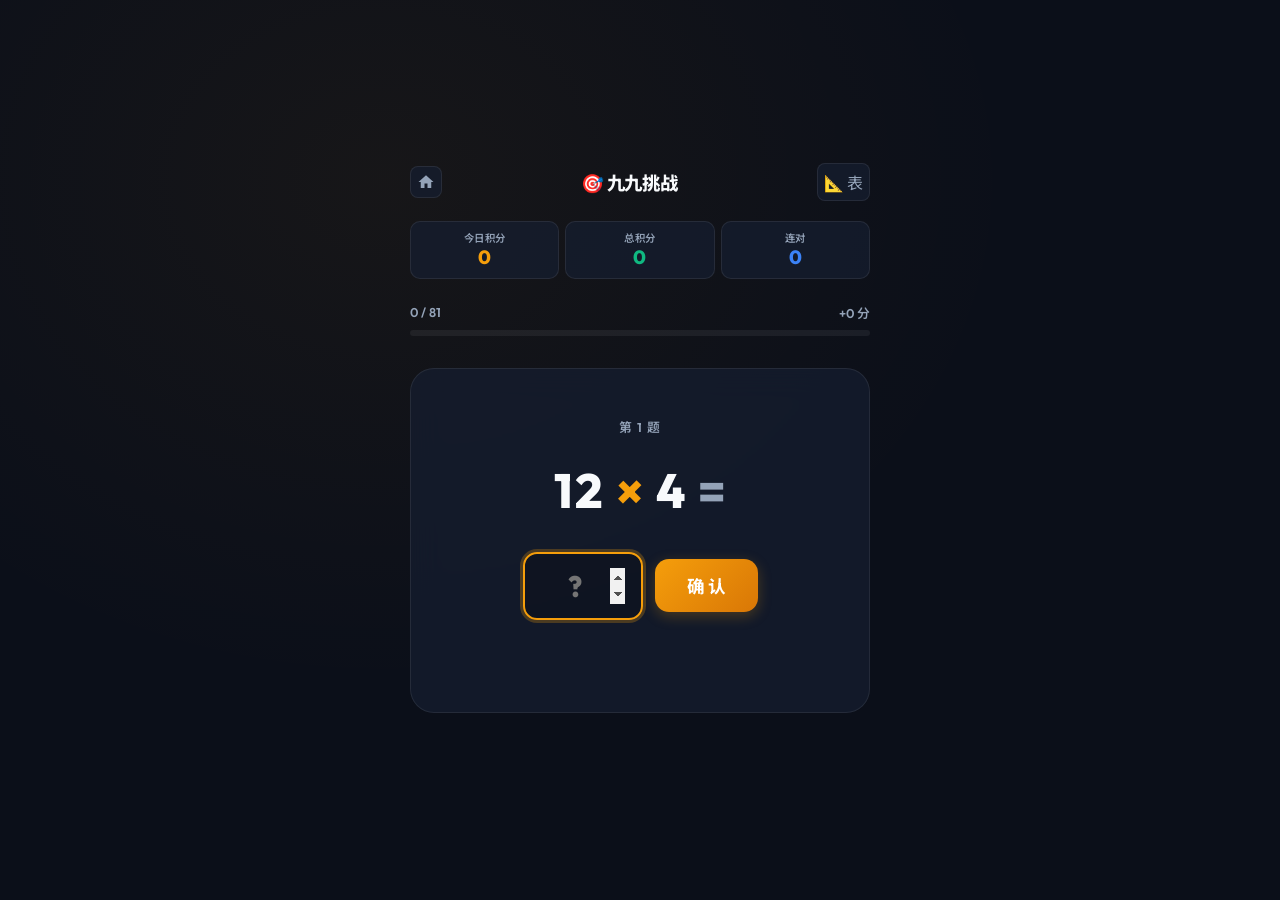
==== commit 7e23e201: "feat: 九九挑战改名、首页总分、挑战页内加乘法表入口" ====
--- a/99-quiz.html
+++ b/99-quiz.html
@@ -3,7 +3,7 @@
 <head>
     <meta charset="UTF-8">
     <meta name="viewport" content="width=device-width, initial-scale=1.0, maximum-scale=1.0, user-scalable=no">
-    <title>大九九乘法 · 逐题闯关</title>
+    <title>🎯 九九挑战 · 大九九闯关测验</title>
     <link rel="preconnect" href="https://fonts.googleapis.com">
     <link rel="preconnect" href="https://fonts.gstatic.com" crossorigin>
     <link href="https://fonts.googleapis.com/css2?family=Outfit:wght@300;400;600;800&family=Noto+Sans+SC:wght@400;500;700&display=swap" rel="stylesheet">
@@ -313,8 +313,8 @@
         <!-- 顶栏 -->
         <div class="top-bar">
             <a class="back-link" href="index.html"><svg viewBox="0 0 24 24" width="18" height="18" fill="currentColor"><path d="M10 20v-6h4v6h5v-8h3L12 3 2 12h3v8z"/></svg></a>
-            <h1>📐 逐题闯关</h1>
-            <div style="width:60px"></div>
+            <h1>🎯 九九挑战</h1>
+            <a class="back-link" href="99-table.html" title="查看乘法表">📐 表</a>
         </div>
 
         <!-- 积分栏 -->
